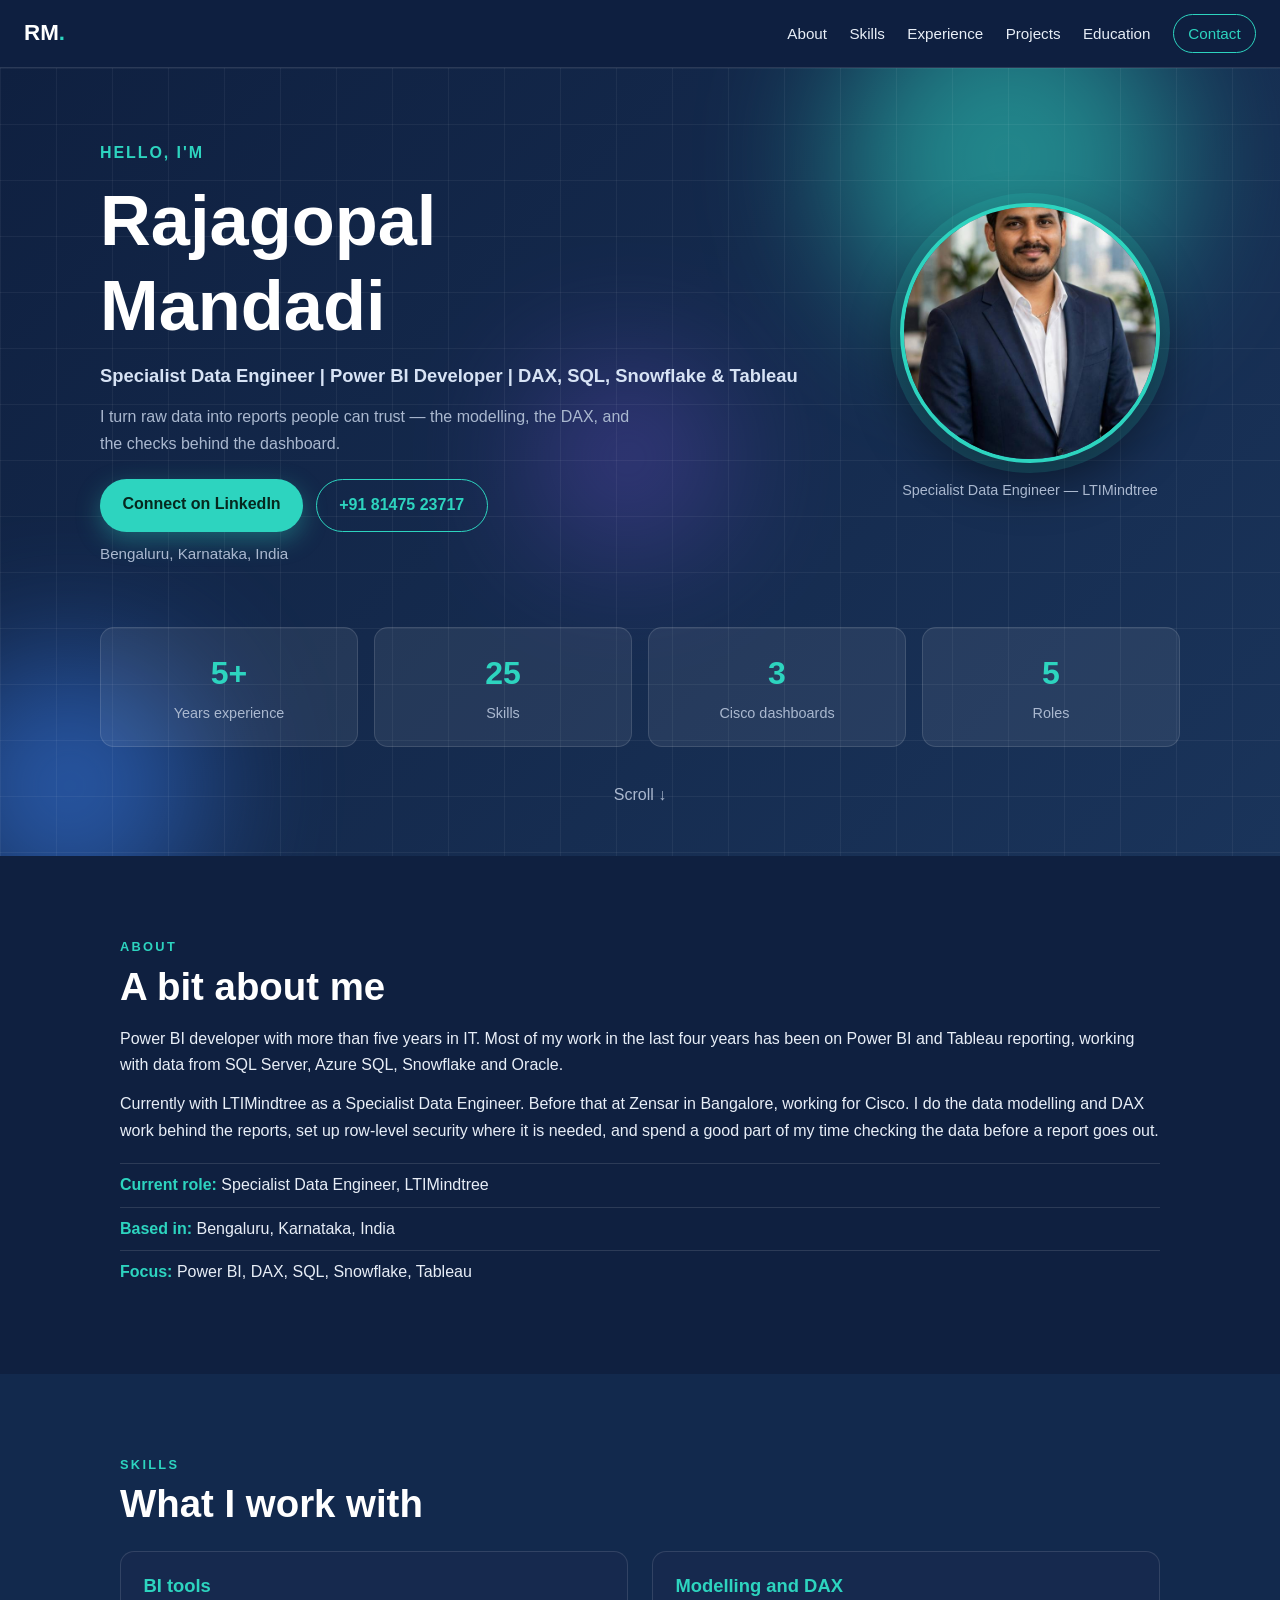
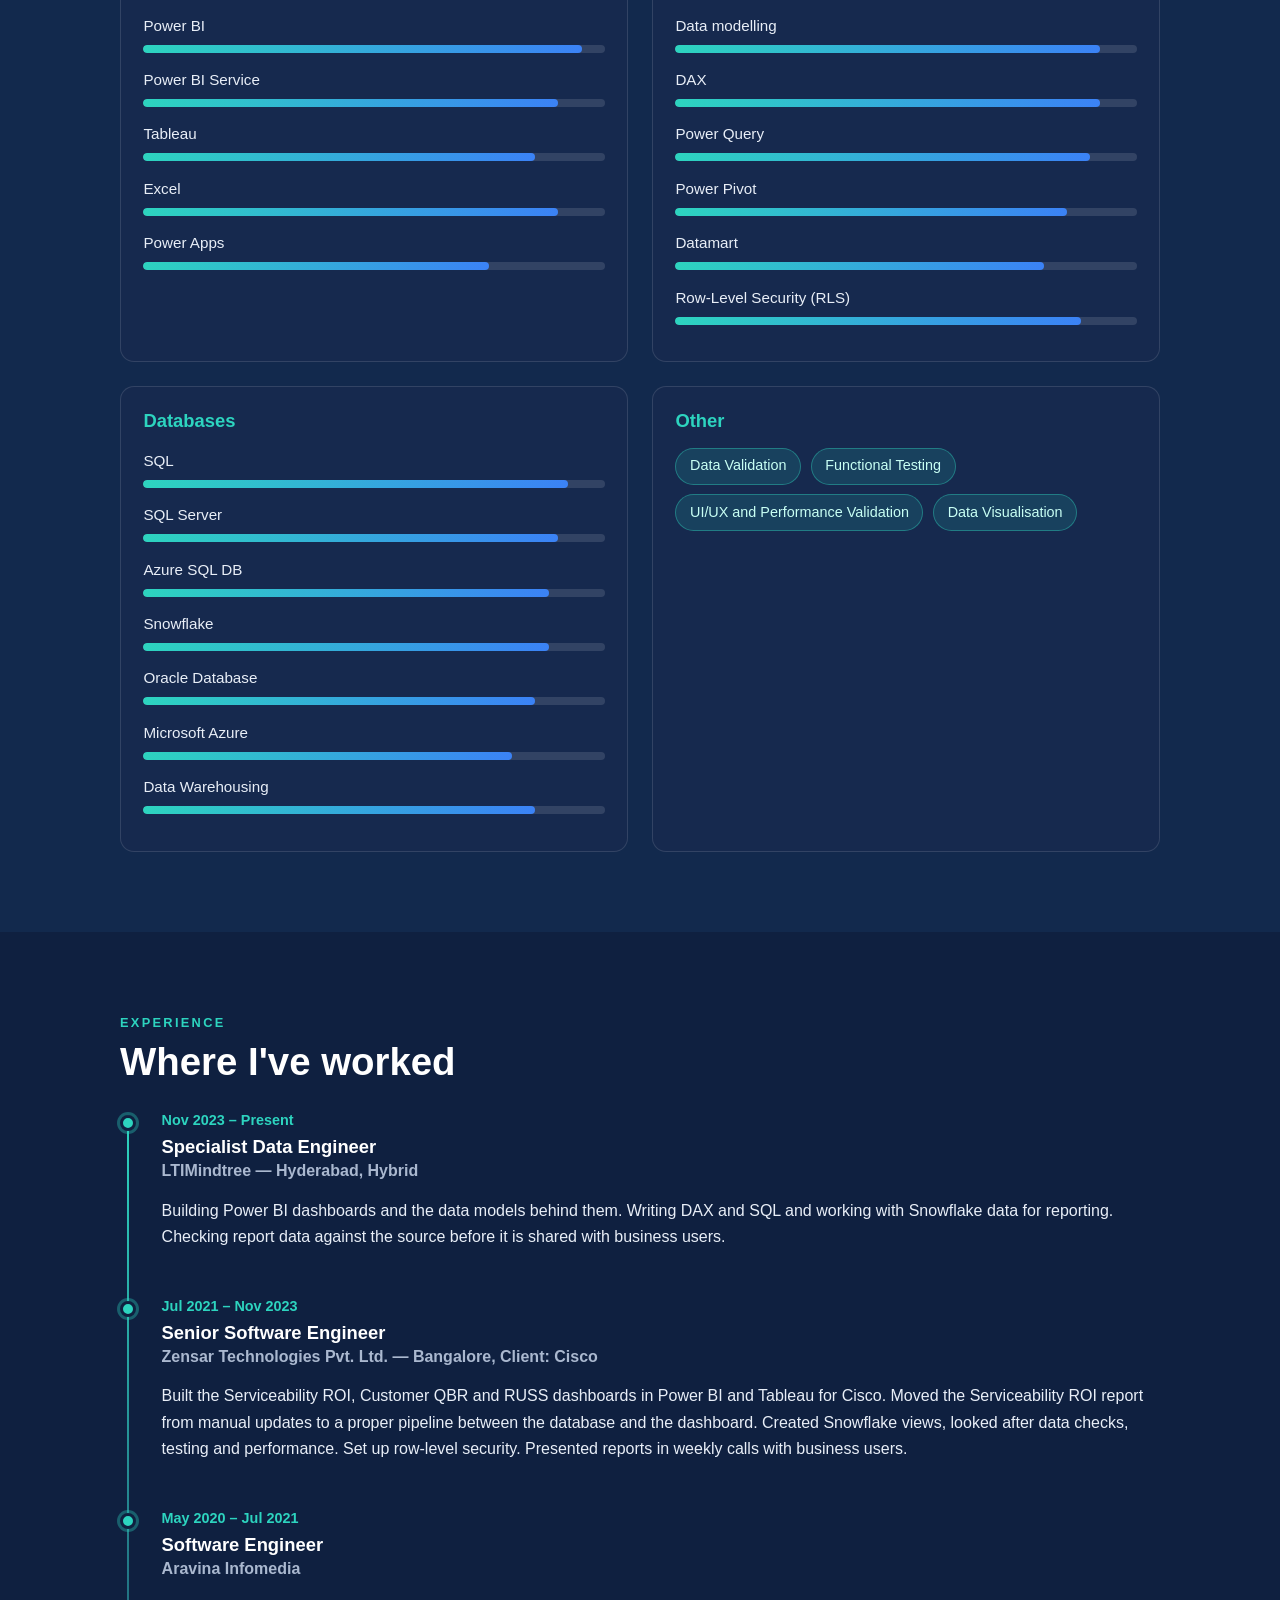
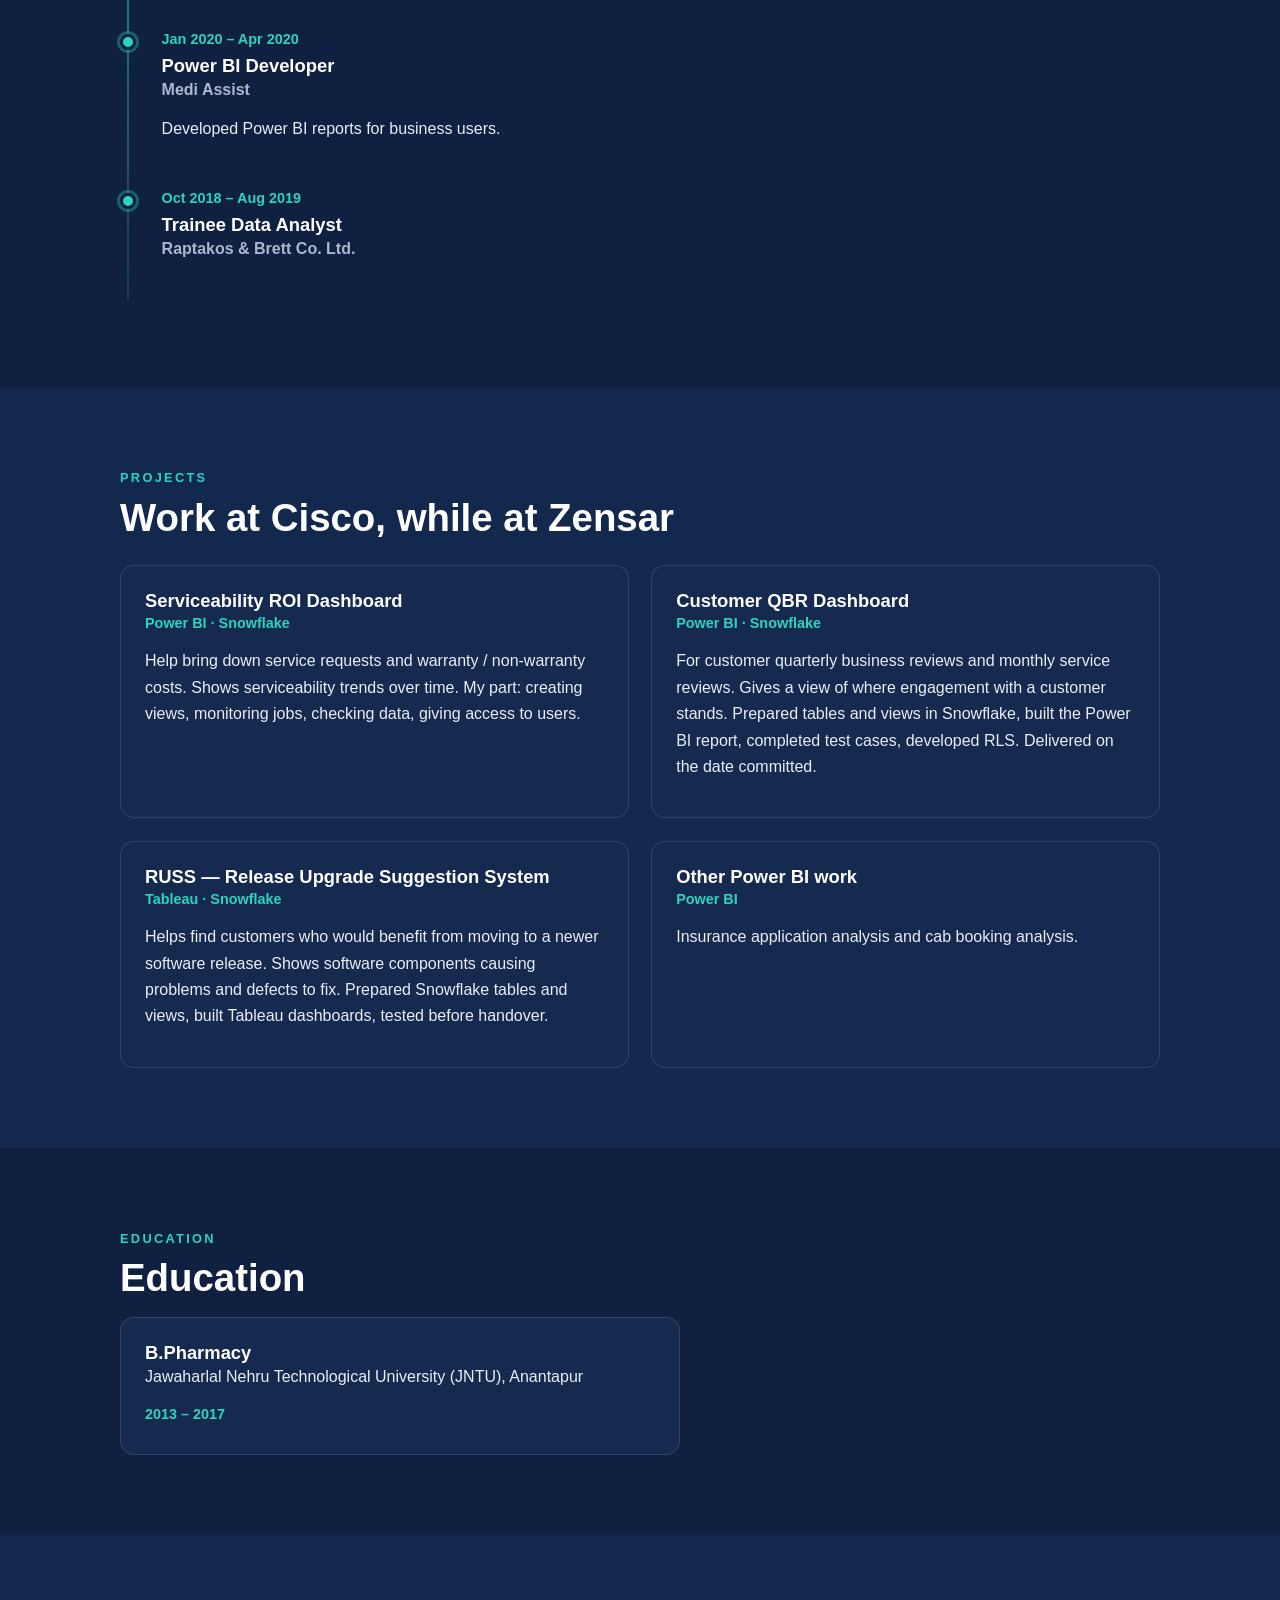
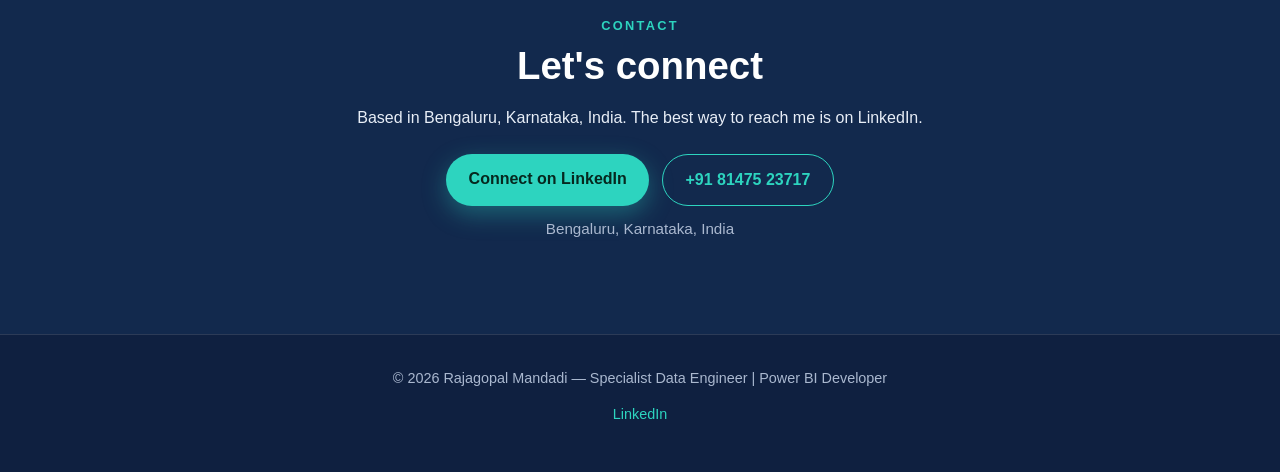
==== index.html @ deccbb5f "Add animated portfolio website for Rajagopal Mandadi" ====
<!DOCTYPE html>
<html lang="en">
<head>
  <meta charset="UTF-8">
  <meta name="viewport" content="width=device-width, initial-scale=1.0">
  <title>Rajagopal Mandadi — Specialist Data Engineer | Power BI Developer</title>
  <meta name="description" content="Portfolio of Rajagopal Mandadi, Specialist Data Engineer and Power BI Developer in Bengaluru, India. Power BI, DAX, SQL, Snowflake and Tableau.">
  <link rel="stylesheet" href="styles.css">
</head>
<body>
  <header class="nav" id="top">
    <a class="logo" href="#top">RM<span>.</span></a>
    <nav class="nav-links" id="navLinks">
      <a href="#about">About</a>
      <a href="#skills">Skills</a>
      <a href="#experience">Experience</a>
      <a href="#projects">Projects</a>
      <a href="#education">Education</a>
      <a href="#contact" class="nav-cta">Contact</a>
    </nav>
    <button class="menu-btn" id="menuBtn" aria-label="Open menu" aria-expanded="false">&#9776;</button>
  </header>

  <!-- Hero -->
  <section class="hero">
    <div class="hero-bg" aria-hidden="true">
      <span class="orb orb-1"></span>
      <span class="orb orb-2"></span>
      <span class="orb orb-3"></span>
      <span class="grid-lines"></span>
    </div>
    <div class="hero-inner">
      <div class="hero-text reveal">
        <p class="eyebrow">Hello, I'm</p>
        <h1>Rajagopal<br>Mandadi</h1>
        <p class="headline">Specialist Data Engineer | Power BI Developer | DAX, SQL, Snowflake &amp; Tableau</p>
        <p class="hero-sub">I turn raw data into reports people can trust — the modelling, the DAX, and the checks behind the dashboard.</p>
        <div class="hero-actions">
          <a class="btn btn-primary" href="https://www.linkedin.com/in/rajagopal-mandadi-b0b1101a1/" target="_blank" rel="noopener">Connect on LinkedIn</a>
          <a class="btn btn-ghost" href="tel:+918147523717">+91 81475 23717</a>
        </div>
        <p class="hero-location">Bengaluru, Karnataka, India</p>
      </div>
      <div class="hero-photo reveal">
        <div class="photo-frame">
          <img src="[data-uri]" alt="Portrait of Rajagopal Mandadi">
        </div>
        <p class="photo-caption">Specialist Data Engineer — LTIMindtree</p>
      </div>
    </div>
    <div class="stats reveal">
      <div class="stat"><span class="stat-num" data-target="5" data-suffix="+">0</span><span class="stat-label">Years experience</span></div>
      <div class="stat"><span class="stat-num" data-target="25" data-suffix="">0</span><span class="stat-label">Skills</span></div>
      <div class="stat"><span class="stat-num" data-target="3" data-suffix="">0</span><span class="stat-label">Cisco dashboards</span></div>
      <div class="stat"><span class="stat-num" data-target="5" data-suffix="">0</span><span class="stat-label">Roles</span></div>
    </div>
    <a class="scroll-hint" href="#about">Scroll &#8595;</a>
  </section>

  <main>
    <!-- About -->
    <section id="about" class="section">
      <div class="container reveal">
        <p class="section-eyebrow">About</p>
        <h2>A bit about me</h2>
        <p>Power BI developer with more than five years in IT. Most of my work in the last four years has been on Power BI and Tableau reporting, working with data from SQL Server, Azure SQL, Snowflake and Oracle.</p>
        <p>Currently with LTIMindtree as a Specialist Data Engineer. Before that at Zensar in Bangalore, working for Cisco. I do the data modelling and DAX work behind the reports, set up row-level security where it is needed, and spend a good part of my time checking the data before a report goes out.</p>
        <ul class="about-points">
          <li><strong>Current role:</strong> Specialist Data Engineer, LTIMindtree</li>
          <li><strong>Based in:</strong> Bengaluru, Karnataka, India</li>
          <li><strong>Focus:</strong> Power BI, DAX, SQL, Snowflake, Tableau</li>
        </ul>
      </div>
    </section>

    <!-- Skills -->
    <section id="skills" class="section section-alt">
      <div class="container reveal">
        <p class="section-eyebrow">Skills</p>
        <h2>What I work with</h2>
        <div class="skills-grid">
          <div class="skill-group">
            <h3>BI tools</h3>
            <div class="skill" data-level="95"><span>Power BI</span><div class="bar"><i style="--w:95%"></i></div></div>
            <div class="skill" data-level="90"><span>Power BI Service</span><div class="bar"><i style="--w:90%"></i></div></div>
            <div class="skill" data-level="85"><span>Tableau</span><div class="bar"><i style="--w:85%"></i></div></div>
            <div class="skill" data-level="90"><span>Excel</span><div class="bar"><i style="--w:90%"></i></div></div>
            <div class="skill" data-level="75"><span>Power Apps</span><div class="bar"><i style="--w:75%"></i></div></div>
          </div>
          <div class="skill-group">
            <h3>Modelling and DAX</h3>
            <div class="skill" data-level="92"><span>Data modelling</span><div class="bar"><i style="--w:92%"></i></div></div>
            <div class="skill" data-level="92"><span>DAX</span><div class="bar"><i style="--w:92%"></i></div></div>
            <div class="skill" data-level="90"><span>Power Query</span><div class="bar"><i style="--w:90%"></i></div></div>
            <div class="skill" data-level="85"><span>Power Pivot</span><div class="bar"><i style="--w:85%"></i></div></div>
            <div class="skill" data-level="80"><span>Datamart</span><div class="bar"><i style="--w:80%"></i></div></div>
            <div class="skill" data-level="88"><span>Row-Level Security (RLS)</span><div class="bar"><i style="--w:88%"></i></div></div>
          </div>
          <div class="skill-group">
            <h3>Databases</h3>
            <div class="skill" data-level="92"><span>SQL</span><div class="bar"><i style="--w:92%"></i></div></div>
            <div class="skill" data-level="90"><span>SQL Server</span><div class="bar"><i style="--w:90%"></i></div></div>
            <div class="skill" data-level="88"><span>Azure SQL DB</span><div class="bar"><i style="--w:88%"></i></div></div>
            <div class="skill" data-level="88"><span>Snowflake</span><div class="bar"><i style="--w:88%"></i></div></div>
            <div class="skill" data-level="85"><span>Oracle Database</span><div class="bar"><i style="--w:85%"></i></div></div>
            <div class="skill" data-level="80"><span>Microsoft Azure</span><div class="bar"><i style="--w:80%"></i></div></div>
            <div class="skill" data-level="85"><span>Data Warehousing</span><div class="bar"><i style="--w:85%"></i></div></div>
          </div>
          <div class="skill-group">
            <h3>Other</h3>
            <ul class="tag-list">
              <li>Data Validation</li>
              <li>Functional Testing</li>
              <li>UI/UX and Performance Validation</li>
              <li>Data Visualisation</li>
            </ul>
          </div>
        </div>
      </div>
    </section>

    <!-- Experience -->
    <section id="experience" class="section">
      <div class="container reveal">
        <p class="section-eyebrow">Experience</p>
        <h2>Where I've worked</h2>
        <ol class="timeline">
          <li class="timeline-item">
            <span class="timeline-dot"></span>
            <p class="timeline-date">Nov 2023 – Present</p>
            <h3>Specialist Data Engineer</h3>
            <p class="timeline-org">LTIMindtree — Hyderabad, Hybrid</p>
            <p>Building Power BI dashboards and the data models behind them. Writing DAX and SQL and working with Snowflake data for reporting. Checking report data against the source before it is shared with business users.</p>
          </li>
          <li class="timeline-item">
            <span class="timeline-dot"></span>
            <p class="timeline-date">Jul 2021 – Nov 2023</p>
            <h3>Senior Software Engineer</h3>
            <p class="timeline-org">Zensar Technologies Pvt. Ltd. — Bangalore, Client: Cisco</p>
            <p>Built the Serviceability ROI, Customer QBR and RUSS dashboards in Power BI and Tableau for Cisco. Moved the Serviceability ROI report from manual updates to a proper pipeline between the database and the dashboard. Created Snowflake views, looked after data checks, testing and performance. Set up row-level security. Presented reports in weekly calls with business users.</p>
          </li>
          <li class="timeline-item">
            <span class="timeline-dot"></span>
            <p class="timeline-date">May 2020 – Jul 2021</p>
            <h3>Software Engineer</h3>
            <p class="timeline-org">Aravina Infomedia</p>
          </li>
          <li class="timeline-item">
            <span class="timeline-dot"></span>
            <p class="timeline-date">Jan 2020 – Apr 2020</p>
            <h3>Power BI Developer</h3>
            <p class="timeline-org">Medi Assist</p>
            <p>Developed Power BI reports for business users.</p>
          </li>
          <li class="timeline-item">
            <span class="timeline-dot"></span>
            <p class="timeline-date">Oct 2018 – Aug 2019</p>
            <h3>Trainee Data Analyst</h3>
            <p class="timeline-org">Raptakos &amp; Brett Co. Ltd.</p>
          </li>
        </ol>
      </div>
    </section>

    <!-- Projects -->
    <section id="projects" class="section section-alt">
      <div class="container reveal">
        <p class="section-eyebrow">Projects</p>
        <h2>Work at Cisco, while at Zensar</h2>
        <div class="cards">
          <article class="card">
            <h3>Serviceability ROI Dashboard</h3>
            <p class="card-tools">Power BI · Snowflake</p>
            <p>Help bring down service requests and warranty / non-warranty costs. Shows serviceability trends over time. My part: creating views, monitoring jobs, checking data, giving access to users.</p>
          </article>
          <article class="card">
            <h3>Customer QBR Dashboard</h3>
            <p class="card-tools">Power BI · Snowflake</p>
            <p>For customer quarterly business reviews and monthly service reviews. Gives a view of where engagement with a customer stands. Prepared tables and views in Snowflake, built the Power BI report, completed test cases, developed RLS. Delivered on the date committed.</p>
          </article>
          <article class="card">
            <h3>RUSS — Release Upgrade Suggestion System</h3>
            <p class="card-tools">Tableau · Snowflake</p>
            <p>Helps find customers who would benefit from moving to a newer software release. Shows software components causing problems and defects to fix. Prepared Snowflake tables and views, built Tableau dashboards, tested before handover.</p>
          </article>
          <article class="card">
            <h3>Other Power BI work</h3>
            <p class="card-tools">Power BI</p>
            <p>Insurance application analysis and cab booking analysis.</p>
          </article>
        </div>
      </div>
    </section>

    <!-- Education -->
    <section id="education" class="section">
      <div class="container reveal">
        <p class="section-eyebrow">Education</p>
        <h2>Education</h2>
        <div class="edu-card">
          <h3>B.Pharmacy</h3>
          <p>Jawaharlal Nehru Technological University (JNTU), Anantapur</p>
          <p class="timeline-date">2013 – 2017</p>
        </div>
      </div>
    </section>

    <!-- Contact -->
    <section id="contact" class="section section-alt">
      <div class="container reveal contact-box">
        <p class="section-eyebrow">Contact</p>
        <h2>Let's connect</h2>
        <p>Based in Bengaluru, Karnataka, India. The best way to reach me is on LinkedIn.</p>
        <div class="hero-actions">
          <a class="btn btn-primary" href="https://www.linkedin.com/in/rajagopal-mandadi-b0b1101a1/" target="_blank" rel="noopener">Connect on LinkedIn</a>
          <a class="btn btn-ghost" href="tel:+918147523717">+91 81475 23717</a>
        </div>
        <p class="hero-location">Bengaluru, Karnataka, India</p>
      </div>
    </section>
  </main>

  <footer>
    <p>&copy; <span id="year">2026</span> Rajagopal Mandadi — Specialist Data Engineer | Power BI Developer</p>
    <p><a href="https://www.linkedin.com/in/rajagopal-mandadi-b0b1101a1/" target="_blank" rel="noopener">LinkedIn</a></p>
  </footer>

  <script src="script.js"></script>
</body>
</html>
---- styles.css ----
/* Rajagopal Mandadi — portfolio
   Dark navy (#0f2040 / #1B365D) + teal accent. System fonts, no external images. */

:root {
  --navy: #0f2040;
  --navy-2: #1b365d;
  --navy-3: #12294d;
  --teal: #2dd4bf;
  --teal-dark: #14b8a6;
  --text: #e8eef7;
  --muted: #aab8cf;
  --card: #16294e;
  --line: rgba(255, 255, 255, .12);
  --radius: 14px;
}

* { box-sizing: border-box; margin: 0; padding: 0; }

html { scroll-behavior: smooth; }

body {
  font-family: -apple-system, BlinkMacSystemFont, "Segoe UI", Roboto, Helvetica, Arial, sans-serif;
  background: var(--navy);
  color: var(--text);
  line-height: 1.65;
  overflow-x: hidden;
}

a { color: var(--teal); text-decoration: none; }
a:hover { text-decoration: underline; }
h1, h2, h3 { line-height: 1.2; color: #fff; }
h2 { font-size: clamp(1.7rem, 4vw, 2.4rem); margin-bottom: 1rem; }
h3 { font-size: 1.15rem; }
p { margin-bottom: .8rem; }

.container { max-width: 1080px; margin: 0 auto; padding: 0 1.25rem; }
.section { padding: 5rem 0; }
.section-alt { background: var(--navy-3); }
.section-eyebrow {
  color: var(--teal); text-transform: uppercase; letter-spacing: .18em;
  font-size: .8rem; font-weight: 700; margin-bottom: .4rem;
}

/* Nav */
.nav {
  position: sticky; top: 0; z-index: 50;
  display: flex; align-items: center; justify-content: space-between;
  padding: .9rem 1.5rem;
  background: rgba(15, 32, 64, .92);
  backdrop-filter: blur(8px);
  border-bottom: 1px solid var(--line);
}
.logo { font-size: 1.4rem; font-weight: 800; color: #fff; }
.logo span { color: var(--teal); }
.logo:hover { text-decoration: none; }
.nav-links { display: flex; gap: 1.4rem; align-items: center; }
.nav-links a { color: var(--text); font-size: .95rem; }
.nav-links a.active { color: var(--teal); }
.nav-cta {
  border: 1px solid var(--teal); border-radius: 999px; padding: .35rem .9rem;
  color: var(--teal) !important;
}
.menu-btn {
  display: none; background: none; border: 1px solid var(--line);
  color: #fff; font-size: 1.3rem; border-radius: 8px; padding: .2rem .6rem; cursor: pointer;
}

/* Hero */
.hero {
  position: relative; overflow: hidden;
  padding: 4.5rem 1.25rem 3rem;
  background: linear-gradient(135deg, #0f2040 0%, #1b365d 55%, #0e2a3a 100%);
  background-size: 200% 200%;
  animation: gradientShift 14s ease-in-out infinite alternate;
}
@keyframes gradientShift {
  from { background-position: 0% 0%; }
  to { background-position: 100% 100%; }
}
.hero-bg { position: absolute; inset: 0; pointer-events: none; }
.orb { position: absolute; border-radius: 50%; filter: blur(70px); opacity: .55; animation: float 9s ease-in-out infinite; }
.orb-1 { width: 340px; height: 340px; background: #2dd4bf; top: -80px; right: 8%; }
.orb-2 { width: 260px; height: 260px; background: #3b82f6; bottom: -60px; left: -60px; animation-delay: -3s; }
.orb-3 { width: 180px; height: 180px; background: #8b5cf6; top: 38%; left: 42%; animation-delay: -6s; opacity: .35; }
@keyframes float {
  0%, 100% { transform: translateY(0) translateX(0); }
  50% { transform: translateY(-28px) translateX(18px); }
}
.grid-lines {
  position: absolute; inset: 0;
  background-image: linear-gradient(rgba(255,255,255,.05) 1px, transparent 1px),
    linear-gradient(90deg, rgba(255,255,255,.05) 1px, transparent 1px);
  background-size: 56px 56px;
}
.hero-inner {
  position: relative; max-width: 1080px; margin: 0 auto;
  display: flex; gap: 3rem; align-items: center; flex-wrap: wrap;
}
.hero-text { flex: 1 1 420px; }
.eyebrow { color: var(--teal); font-weight: 700; letter-spacing: .12em; text-transform: uppercase; }
.hero h1 { font-size: clamp(2.6rem, 7vw, 4.4rem); margin: .3rem 0 .8rem; }
.headline { font-size: 1.15rem; color: #d7e3f5; font-weight: 600; }
.hero-sub { color: var(--muted); max-width: 34rem; }
.hero-actions { display: flex; gap: .8rem; flex-wrap: wrap; margin: 1.4rem 0 .6rem; }
.btn {
  display: inline-block; padding: .75rem 1.4rem; border-radius: 999px;
  font-weight: 700; transition: transform .2s ease, box-shadow .2s ease;
}
.btn:hover { text-decoration: none; transform: translateY(-2px); }
.btn-primary { background: var(--teal); color: #06281f; box-shadow: 0 8px 24px rgba(45, 212, 191, .35); }
.btn-ghost { border: 1px solid var(--teal); color: var(--teal); }
.hero-location { color: var(--muted); font-size: .95rem; }
.hero-photo { flex: 0 1 300px; text-align: center; }
.photo-frame {
  width: 260px; height: 260px; margin: 0 auto; border-radius: 50%;
  overflow: hidden; border: 4px solid var(--teal);
  box-shadow: 0 0 0 10px rgba(45, 212, 191, .15), 0 20px 50px rgba(0, 0, 0, .45);
  animation: photoBob 6s ease-in-out infinite;
}
@keyframes photoBob { 0%, 100% { transform: translateY(0); } 50% { transform: translateY(-10px); } }
.photo-frame img { width: 100%; height: 100%; object-fit: cover; display: block; background: var(--navy-2); }
.photo-caption { margin-top: 1rem; color: var(--muted); font-size: .9rem; }

.stats {
  position: relative; max-width: 1080px; margin: 3rem auto 0;
  display: grid; grid-template-columns: repeat(4, 1fr); gap: 1rem;
}
.stat {
  background: rgba(255, 255, 255, .07); border: 1px solid var(--line);
  border-radius: var(--radius); padding: 1.2rem 1rem; text-align: center;
  transition: transform .25s ease;
}
.stat:hover { transform: translateY(-4px); }
.stat-num { display: block; font-size: 2rem; font-weight: 800; color: var(--teal); }
.stat-label { color: var(--muted); font-size: .9rem; }
.scroll-hint { display: block; text-align: center; margin-top: 2.2rem; color: var(--muted); animation: bounce 2s infinite; }
@keyframes bounce { 0%, 100% { transform: translateY(0); } 50% { transform: translateY(6px); } }

/* Reveal on scroll */
.reveal { opacity: 0; transform: translateY(28px); transition: opacity .7s ease, transform .7s ease; }
.reveal.visible { opacity: 1; transform: translateY(0); }

/* About */
.about-points { list-style: none; margin-top: 1.2rem; }
.about-points li { padding: .5rem 0; border-top: 1px solid var(--line); }
.about-points li strong { color: var(--teal); }

/* Skills */
.skills-grid { display: grid; grid-template-columns: repeat(2, 1fr); gap: 1.5rem; margin-top: 1.5rem; }
.skill-group {
  background: var(--card); border: 1px solid var(--line);
  border-radius: var(--radius); padding: 1.4rem;
}
.skill-group h3 { margin-bottom: 1rem; color: var(--teal); }
.skill { margin-bottom: .9rem; }
.skill span { font-size: .95rem; }
.bar { height: 8px; background: rgba(255, 255, 255, .12); border-radius: 999px; margin-top: .35rem; overflow: hidden; }
.bar i {
  display: block; height: 100%; width: 0;
  background: linear-gradient(90deg, var(--teal), #3b82f6);
  border-radius: 999px; transition: width 1.2s ease;
}
.skill-group.in-view .bar i { width: var(--w); }
.tag-list { list-style: none; display: flex; flex-wrap: wrap; gap: .6rem; }
.tag-list li {
  background: rgba(45, 212, 191, .14); border: 1px solid rgba(45, 212, 191, .4);
  color: #c8fff4; border-radius: 999px; padding: .35rem .85rem; font-size: .9rem;
}

/* Timeline */
.timeline { list-style: none; margin-top: 1.5rem; position: relative; padding-left: 1.8rem; }
.timeline::before {
  content: ""; position: absolute; left: 7px; top: 6px; bottom: 6px;
  width: 2px; background: linear-gradient(var(--teal), var(--navy-2));
}
.timeline-item { position: relative; padding: 0 0 2rem .8rem; }
.timeline-dot {
  position: absolute; left: -1.8rem; top: 6px; width: 16px; height: 16px;
  border-radius: 50%; background: var(--teal); border: 3px solid var(--navy);
  box-shadow: 0 0 0 3px rgba(45, 212, 191, .35);
}
.timeline-date { color: var(--teal); font-weight: 700; font-size: .9rem; margin-bottom: .2rem; }
.timeline-org { color: var(--muted); font-weight: 600; }

/* Project cards */
.cards { display: grid; grid-template-columns: repeat(2, 1fr); gap: 1.4rem; margin-top: 1.5rem; }
.card {
  background: var(--card); border: 1px solid var(--line); border-radius: var(--radius);
  padding: 1.5rem; transition: transform .25s ease, box-shadow .25s ease, border-color .25s ease;
}
.card:hover {
  transform: translateY(-6px);
  box-shadow: 0 18px 40px rgba(0, 0, 0, .4);
  border-color: rgba(45, 212, 191, .55);
}
.card-tools { color: var(--teal); font-weight: 700; font-size: .9rem; }

/* Education / contact */
.edu-card {
  background: var(--card); border: 1px solid var(--line);
  border-radius: var(--radius); padding: 1.5rem; max-width: 560px; margin-top: 1rem;
}
.contact-box { text-align: center; }
.contact-box .hero-actions { justify-content: center; }

footer {
  text-align: center; padding: 2rem 1rem; color: var(--muted);
  border-top: 1px solid var(--line); font-size: .9rem;
}

/* Mobile */
@media (max-width: 760px) {
  .menu-btn { display: block; }
  .nav-links {
    display: none; position: absolute; top: 100%; left: 0; right: 0;
    flex-direction: column; align-items: flex-start; gap: 0;
    background: var(--navy-2); padding: .5rem 1.5rem 1rem;
    border-bottom: 1px solid var(--line);
  }
  .nav-links.open { display: flex; }
  .nav-links a { padding: .6rem 0; width: 100%; }
  .skills-grid, .cards { grid-template-columns: 1fr; }
  .stats { grid-template-columns: repeat(2, 1fr); }
  .hero { padding-top: 3rem; }
  .hero-inner { gap: 2rem; }
  .photo-frame { width: 210px; height: 210px; }
  .section { padding: 3.5rem 0; }
}
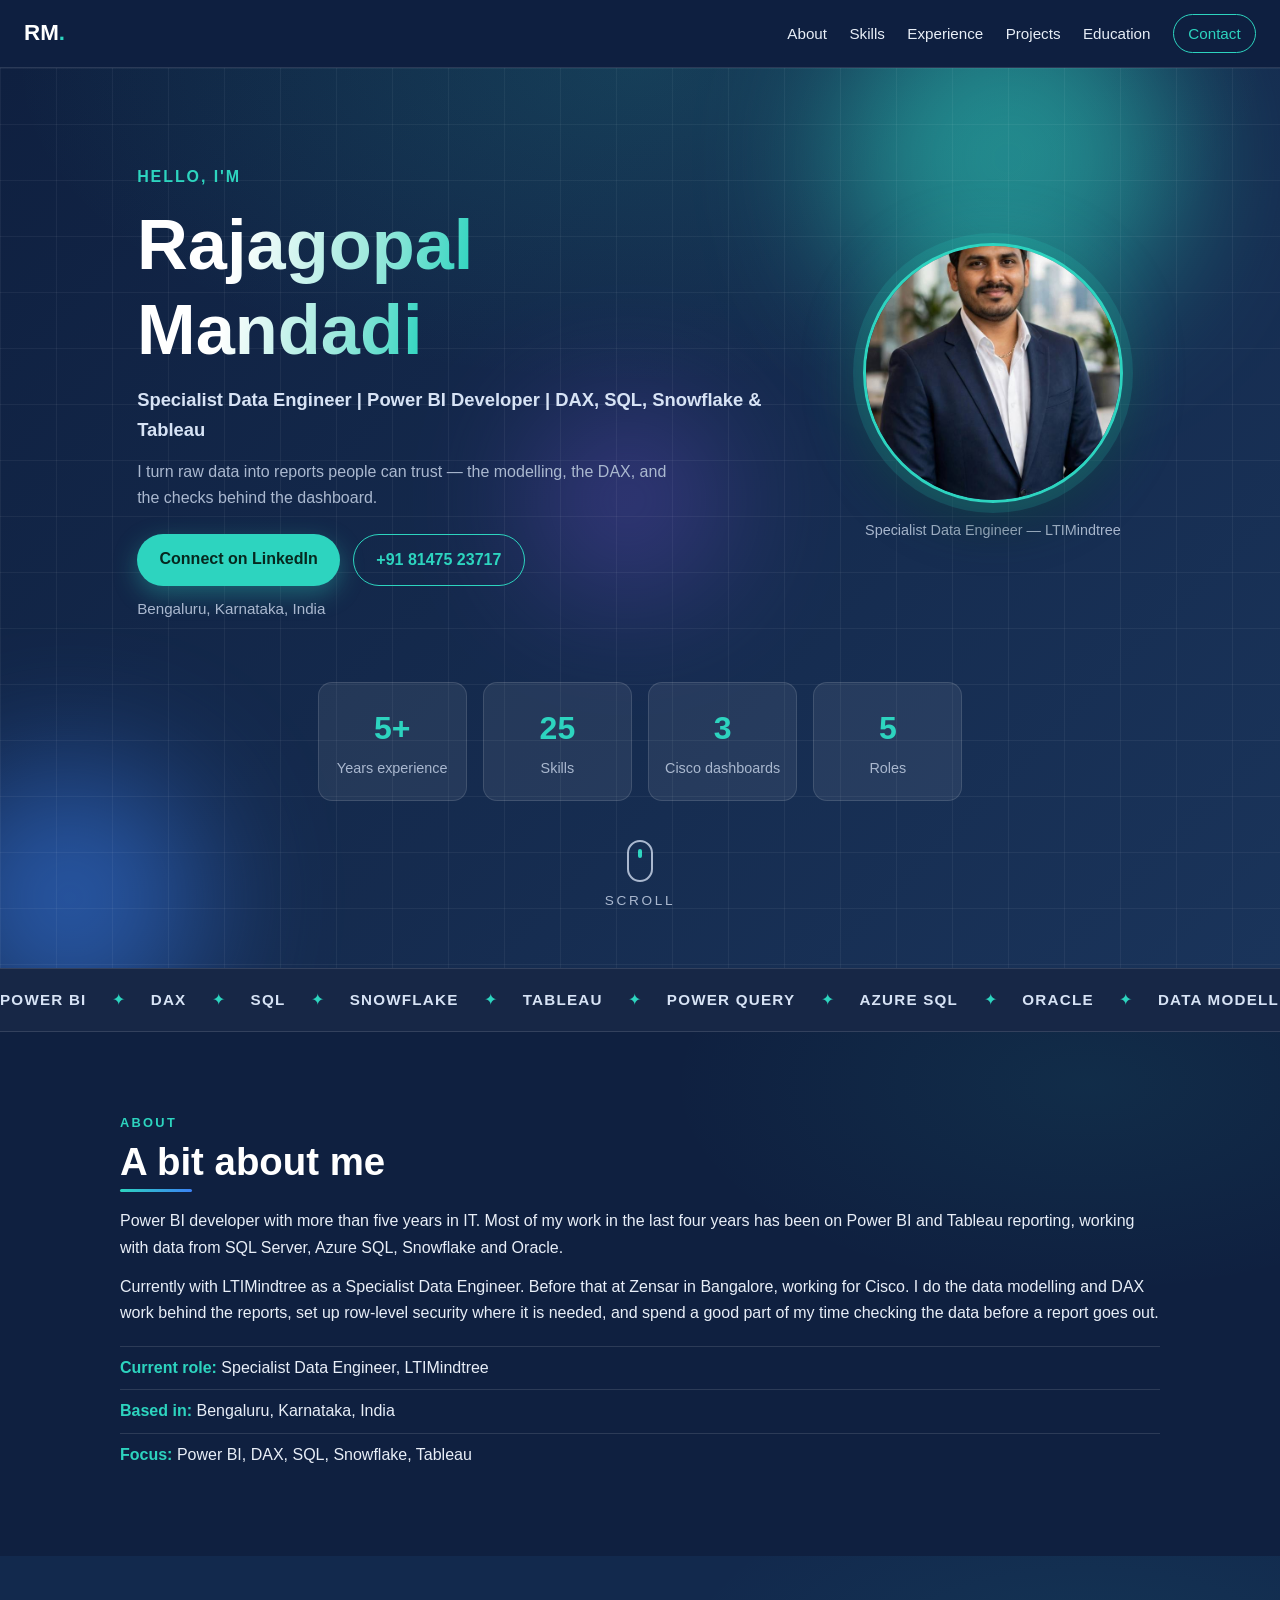
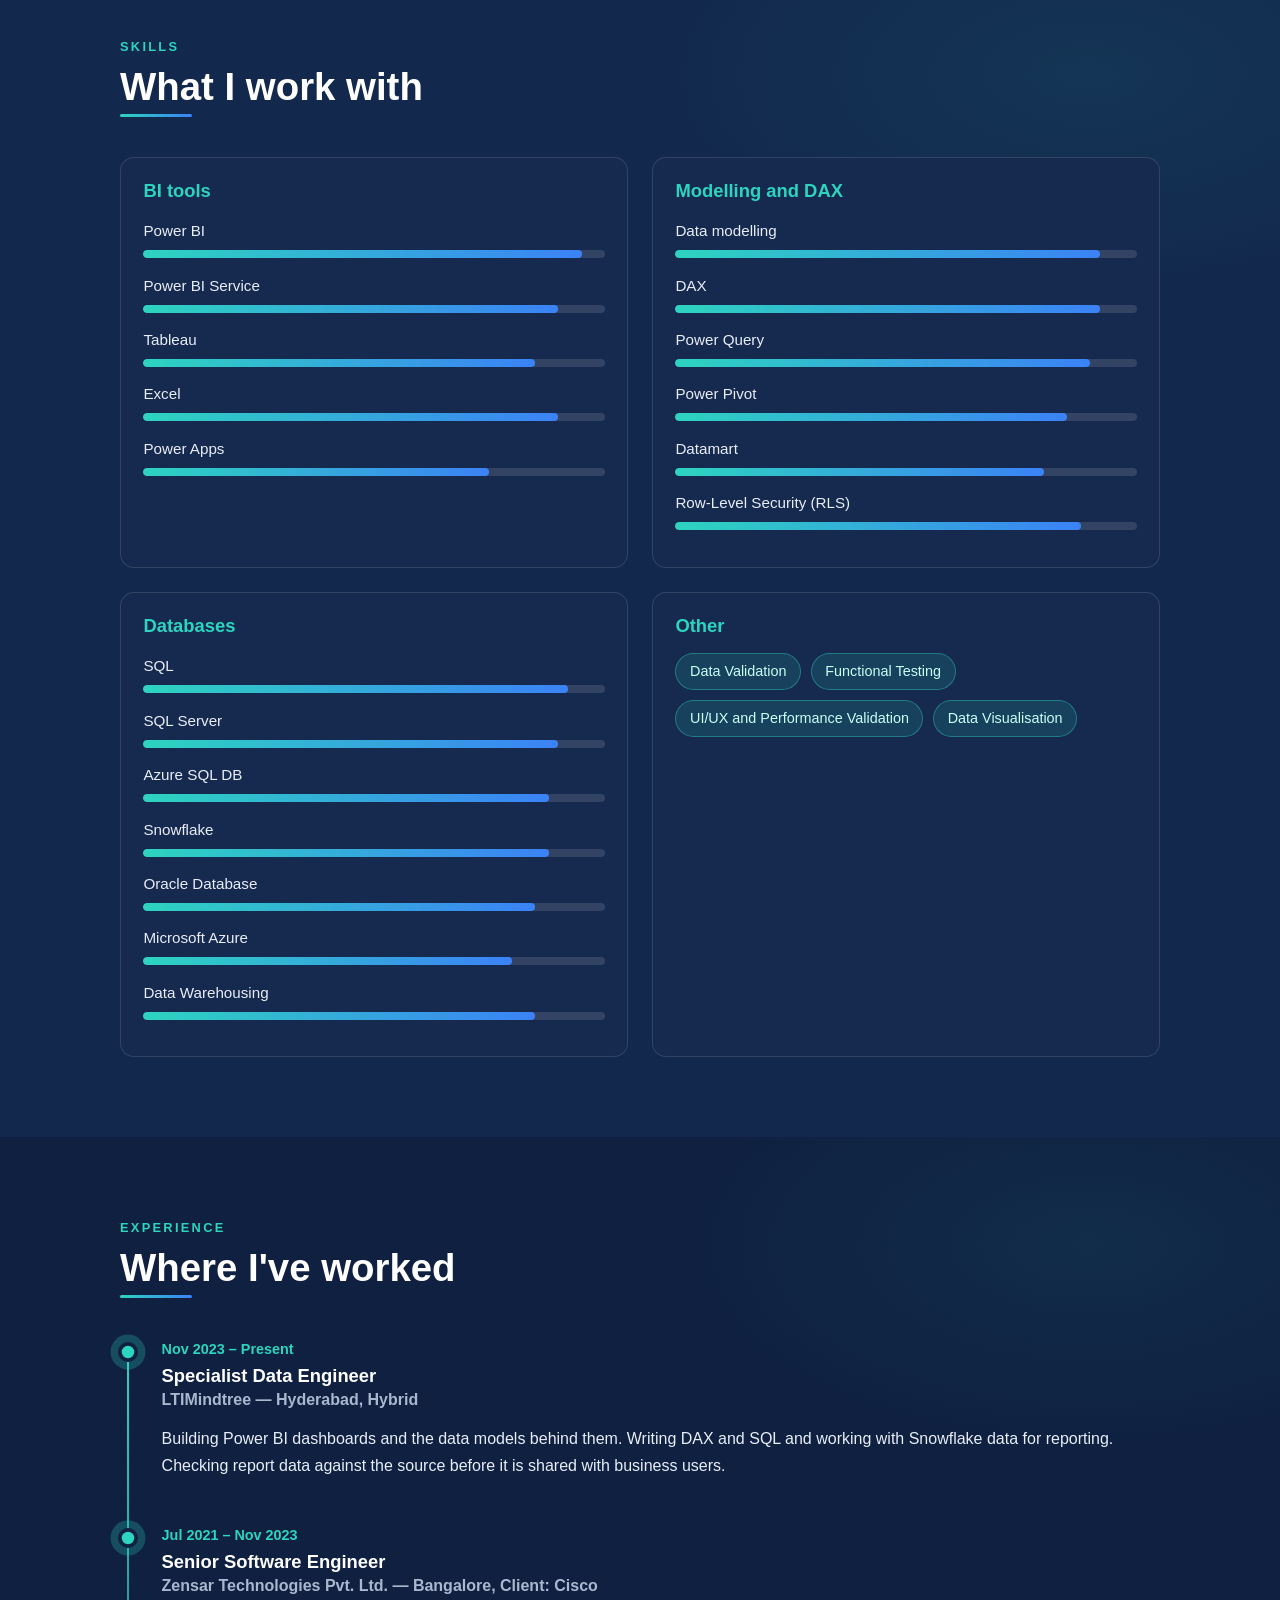
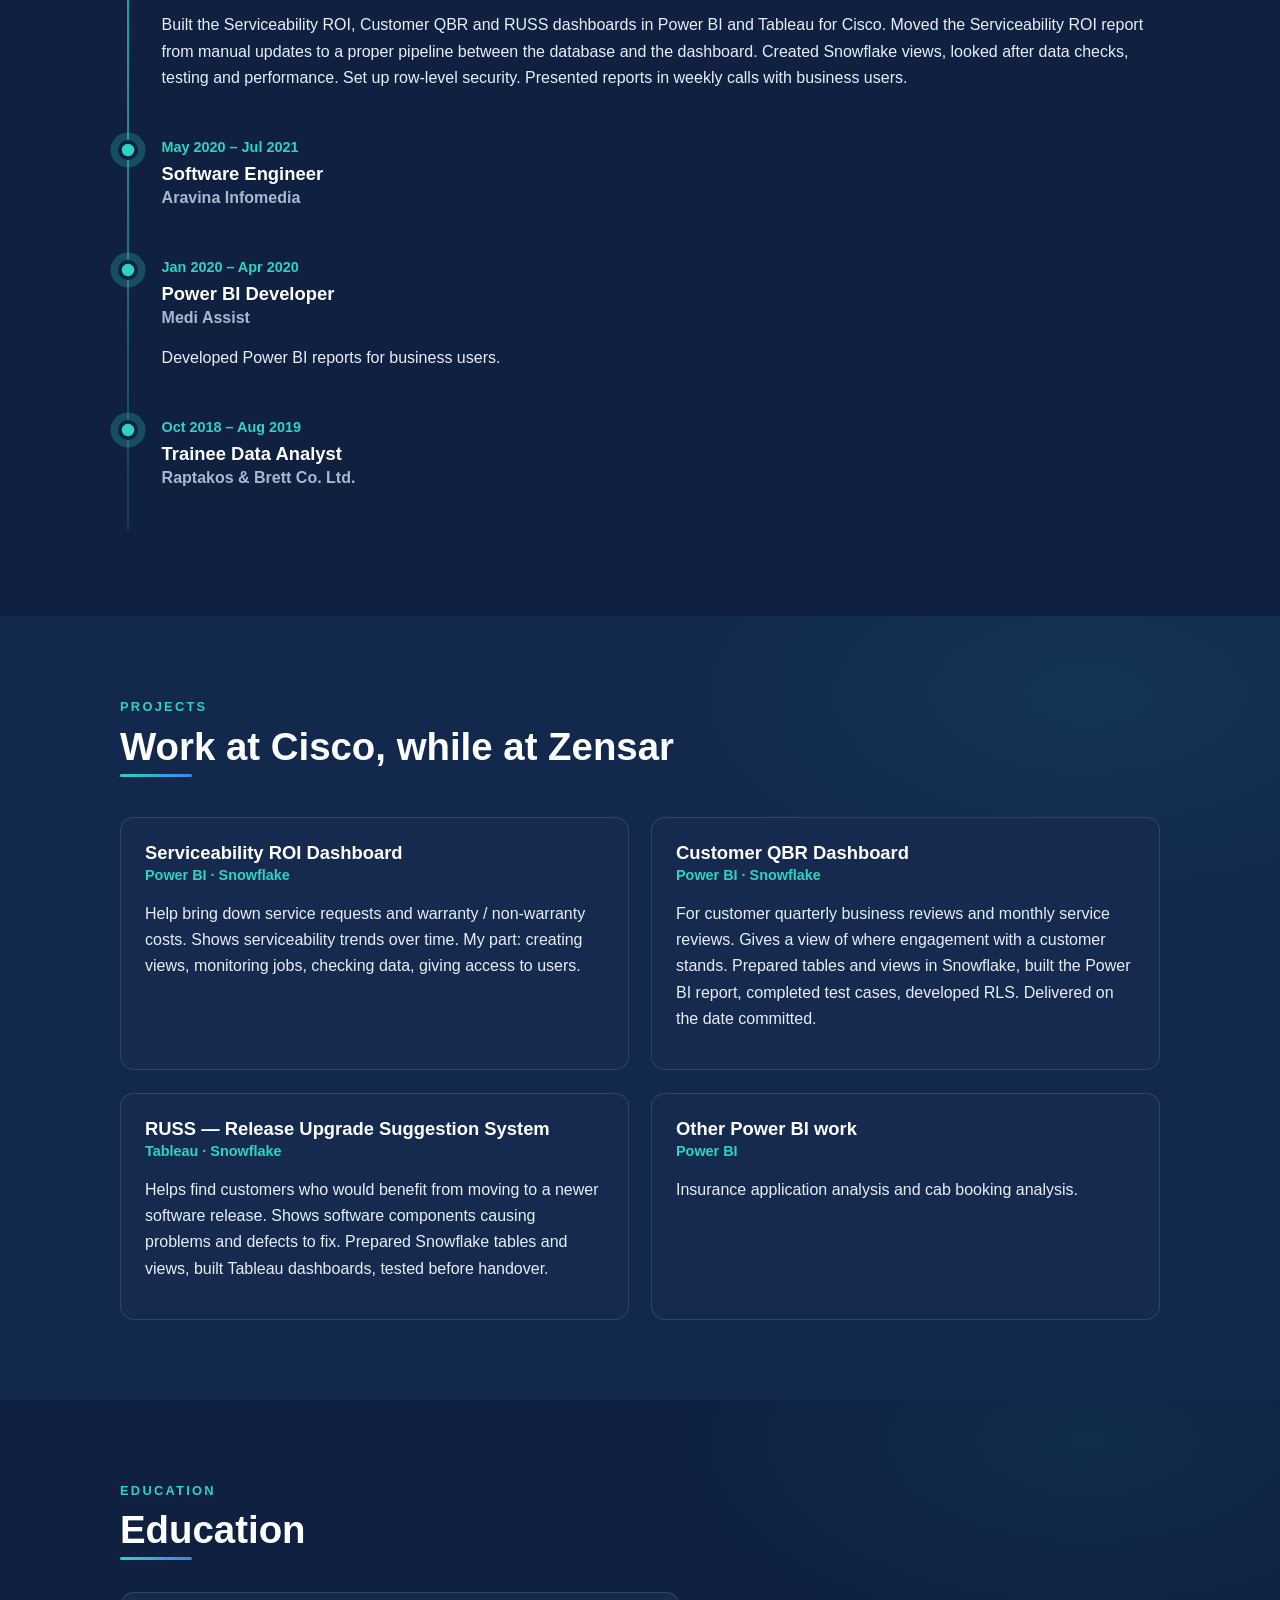
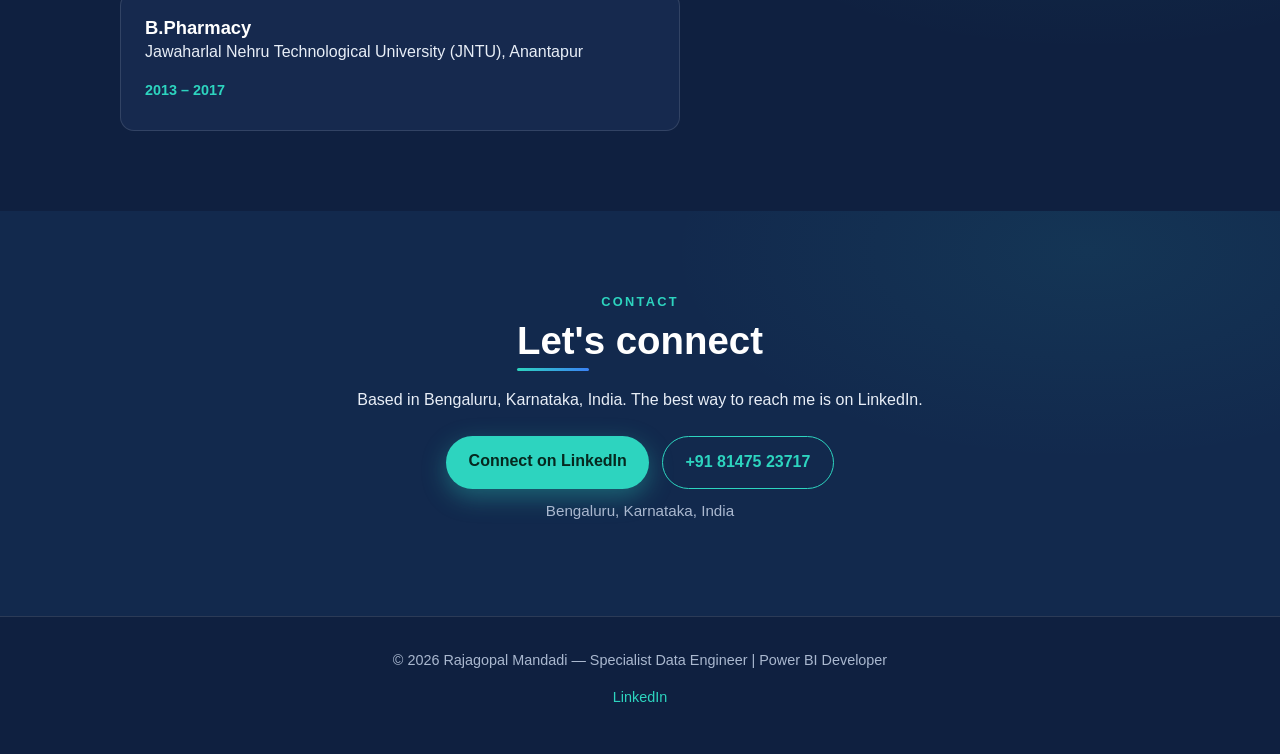
==== commit e6a2ff55: "Upgrade portfolio to cinematic scroll animations" ====
--- a/index.html
+++ b/index.html
@@ -8,6 +8,7 @@
   <link rel="stylesheet" href="styles.css">
 </head>
 <body>
+  <div class="scroll-progress" id="scrollProgress" aria-hidden="true"></div>
   <header class="nav" id="top">
     <a class="logo" href="#top">RM<span>.</span></a>
     <nav class="nav-links" id="navLinks">
@@ -22,7 +23,7 @@
   </header>
 
   <!-- Hero -->
-  <section class="hero">
+  <section class="hero" id="hero">
     <div class="hero-bg" aria-hidden="true">
       <span class="orb orb-1"></span>
       <span class="orb orb-2"></span>
@@ -32,7 +33,7 @@
     <div class="hero-inner">
       <div class="hero-text reveal">
         <p class="eyebrow">Hello, I'm</p>
-        <h1>Rajagopal<br>Mandadi</h1>
+        <h1 aria-label="Rajagopal Mandadi"><span class="word" style="--d:.05s">Rajagopal</span><br><span class="word" style="--d:.25s">Mandadi</span></h1>
         <p class="headline">Specialist Data Engineer | Power BI Developer | DAX, SQL, Snowflake &amp; Tableau</p>
         <p class="hero-sub">I turn raw data into reports people can trust — the modelling, the DAX, and the checks behind the dashboard.</p>
         <div class="hero-actions">
@@ -42,27 +43,30 @@
         <p class="hero-location">Bengaluru, Karnataka, India</p>
       </div>
       <div class="hero-photo reveal">
-        <div class="photo-frame">
+        <div class="photo-frame tilt" id="heroPhoto" data-tilt>
           <img src="[data-uri]" alt="Portrait of Rajagopal Mandadi">
         </div>
         <p class="photo-caption">Specialist Data Engineer — LTIMindtree</p>
       </div>
     </div>
-    <div class="stats reveal">
+    <div class="stats reveal reveal-stagger">
       <div class="stat"><span class="stat-num" data-target="5" data-suffix="+">0</span><span class="stat-label">Years experience</span></div>
       <div class="stat"><span class="stat-num" data-target="25" data-suffix="">0</span><span class="stat-label">Skills</span></div>
       <div class="stat"><span class="stat-num" data-target="3" data-suffix="">0</span><span class="stat-label">Cisco dashboards</span></div>
       <div class="stat"><span class="stat-num" data-target="5" data-suffix="">0</span><span class="stat-label">Roles</span></div>
     </div>
-    <a class="scroll-hint" href="#about">Scroll &#8595;</a>
+    <a class="scroll-hint" href="#about" aria-label="Scroll to About"><span class="mouse"><span class="wheel"></span></span><span>Scroll</span></a>
   </section>
 
   <main>
+  <!-- Skill marquee -->
+  <div class="marquee" aria-hidden="true"><div class="marquee-track"><span>Power BI</span><i aria-hidden="true">&#10022;</i><span>DAX</span><i aria-hidden="true">&#10022;</i><span>SQL</span><i aria-hidden="true">&#10022;</i><span>Snowflake</span><i aria-hidden="true">&#10022;</i><span>Tableau</span><i aria-hidden="true">&#10022;</i><span>Power Query</span><i aria-hidden="true">&#10022;</i><span>Azure SQL</span><i aria-hidden="true">&#10022;</i><span>Oracle</span><i aria-hidden="true">&#10022;</i><span>Data Modelling</span><i aria-hidden="true">&#10022;</i><span>Row-Level Security</span><i aria-hidden="true">&#10022;</i><span>Power BI Service</span><i aria-hidden="true">&#10022;</i><span>Excel</span><i aria-hidden="true">&#10022;</i><span>Data Visualisation</span><i aria-hidden="true">&#10022;</i><span>Data Validation</span><i aria-hidden="true">&#10022;</i><span>Power BI</span><i aria-hidden="true">&#10022;</i><span>DAX</span><i aria-hidden="true">&#10022;</i><span>SQL</span><i aria-hidden="true">&#10022;</i><span>Snowflake</span><i aria-hidden="true">&#10022;</i><span>Tableau</span><i aria-hidden="true">&#10022;</i><span>Power Query</span><i aria-hidden="true">&#10022;</i><span>Azure SQL</span><i aria-hidden="true">&#10022;</i><span>Oracle</span><i aria-hidden="true">&#10022;</i><span>Data Modelling</span><i aria-hidden="true">&#10022;</i><span>Row-Level Security</span><i aria-hidden="true">&#10022;</i><span>Power BI Service</span><i aria-hidden="true">&#10022;</i><span>Excel</span><i aria-hidden="true">&#10022;</i><span>Data Visualisation</span><i aria-hidden="true">&#10022;</i><span>Data Validation</span><i aria-hidden="true">&#10022;</i></div></div>
+
     <!-- About -->
     <section id="about" class="section">
       <div class="container reveal">
         <p class="section-eyebrow">About</p>
-        <h2>A bit about me</h2>
+        <h2 class="section-title">A bit about me</h2>
         <p>Power BI developer with more than five years in IT. Most of my work in the last four years has been on Power BI and Tableau reporting, working with data from SQL Server, Azure SQL, Snowflake and Oracle.</p>
         <p>Currently with LTIMindtree as a Specialist Data Engineer. Before that at Zensar in Bangalore, working for Cisco. I do the data modelling and DAX work behind the reports, set up row-level security where it is needed, and spend a good part of my time checking the data before a report goes out.</p>
         <ul class="about-points">
@@ -77,9 +81,9 @@
     <section id="skills" class="section section-alt">
       <div class="container reveal">
         <p class="section-eyebrow">Skills</p>
-        <h2>What I work with</h2>
+        <h2 class="section-title">What I work with</h2>
         <div class="skills-grid">
-          <div class="skill-group">
+          <div class="skill-group reveal">
             <h3>BI tools</h3>
             <div class="skill" data-level="95"><span>Power BI</span><div class="bar"><i style="--w:95%"></i></div></div>
             <div class="skill" data-level="90"><span>Power BI Service</span><div class="bar"><i style="--w:90%"></i></div></div>
@@ -87,7 +91,7 @@
             <div class="skill" data-level="90"><span>Excel</span><div class="bar"><i style="--w:90%"></i></div></div>
             <div class="skill" data-level="75"><span>Power Apps</span><div class="bar"><i style="--w:75%"></i></div></div>
           </div>
-          <div class="skill-group">
+          <div class="skill-group reveal">
             <h3>Modelling and DAX</h3>
             <div class="skill" data-level="92"><span>Data modelling</span><div class="bar"><i style="--w:92%"></i></div></div>
             <div class="skill" data-level="92"><span>DAX</span><div class="bar"><i style="--w:92%"></i></div></div>
@@ -96,7 +100,7 @@
             <div class="skill" data-level="80"><span>Datamart</span><div class="bar"><i style="--w:80%"></i></div></div>
             <div class="skill" data-level="88"><span>Row-Level Security (RLS)</span><div class="bar"><i style="--w:88%"></i></div></div>
           </div>
-          <div class="skill-group">
+          <div class="skill-group reveal">
             <h3>Databases</h3>
             <div class="skill" data-level="92"><span>SQL</span><div class="bar"><i style="--w:92%"></i></div></div>
             <div class="skill" data-level="90"><span>SQL Server</span><div class="bar"><i style="--w:90%"></i></div></div>
@@ -106,7 +110,7 @@
             <div class="skill" data-level="80"><span>Microsoft Azure</span><div class="bar"><i style="--w:80%"></i></div></div>
             <div class="skill" data-level="85"><span>Data Warehousing</span><div class="bar"><i style="--w:85%"></i></div></div>
           </div>
-          <div class="skill-group">
+          <div class="skill-group reveal">
             <h3>Other</h3>
             <ul class="tag-list">
               <li>Data Validation</li>
@@ -123,36 +127,36 @@
     <section id="experience" class="section">
       <div class="container reveal">
         <p class="section-eyebrow">Experience</p>
-        <h2>Where I've worked</h2>
+        <h2 class="section-title">Where I've worked</h2>
         <ol class="timeline">
-          <li class="timeline-item">
+          <li class="timeline-item reveal reveal-left">
             <span class="timeline-dot"></span>
             <p class="timeline-date">Nov 2023 – Present</p>
             <h3>Specialist Data Engineer</h3>
             <p class="timeline-org">LTIMindtree — Hyderabad, Hybrid</p>
             <p>Building Power BI dashboards and the data models behind them. Writing DAX and SQL and working with Snowflake data for reporting. Checking report data against the source before it is shared with business users.</p>
           </li>
-          <li class="timeline-item">
+          <li class="timeline-item reveal reveal-right">
             <span class="timeline-dot"></span>
             <p class="timeline-date">Jul 2021 – Nov 2023</p>
             <h3>Senior Software Engineer</h3>
             <p class="timeline-org">Zensar Technologies Pvt. Ltd. — Bangalore, Client: Cisco</p>
             <p>Built the Serviceability ROI, Customer QBR and RUSS dashboards in Power BI and Tableau for Cisco. Moved the Serviceability ROI report from manual updates to a proper pipeline between the database and the dashboard. Created Snowflake views, looked after data checks, testing and performance. Set up row-level security. Presented reports in weekly calls with business users.</p>
           </li>
-          <li class="timeline-item">
+          <li class="timeline-item reveal reveal-left">
             <span class="timeline-dot"></span>
             <p class="timeline-date">May 2020 – Jul 2021</p>
             <h3>Software Engineer</h3>
             <p class="timeline-org">Aravina Infomedia</p>
           </li>
-          <li class="timeline-item">
+          <li class="timeline-item reveal reveal-right">
             <span class="timeline-dot"></span>
             <p class="timeline-date">Jan 2020 – Apr 2020</p>
             <h3>Power BI Developer</h3>
             <p class="timeline-org">Medi Assist</p>
             <p>Developed Power BI reports for business users.</p>
           </li>
-          <li class="timeline-item">
+          <li class="timeline-item reveal reveal-left">
             <span class="timeline-dot"></span>
             <p class="timeline-date">Oct 2018 – Aug 2019</p>
             <h3>Trainee Data Analyst</h3>
@@ -166,24 +170,24 @@
     <section id="projects" class="section section-alt">
       <div class="container reveal">
         <p class="section-eyebrow">Projects</p>
-        <h2>Work at Cisco, while at Zensar</h2>
+        <h2 class="section-title">Work at Cisco, while at Zensar</h2>
         <div class="cards">
-          <article class="card">
+          <article class="card reveal tilt" data-tilt>
             <h3>Serviceability ROI Dashboard</h3>
             <p class="card-tools">Power BI · Snowflake</p>
             <p>Help bring down service requests and warranty / non-warranty costs. Shows serviceability trends over time. My part: creating views, monitoring jobs, checking data, giving access to users.</p>
           </article>
-          <article class="card">
+          <article class="card reveal tilt" data-tilt>
             <h3>Customer QBR Dashboard</h3>
             <p class="card-tools">Power BI · Snowflake</p>
             <p>For customer quarterly business reviews and monthly service reviews. Gives a view of where engagement with a customer stands. Prepared tables and views in Snowflake, built the Power BI report, completed test cases, developed RLS. Delivered on the date committed.</p>
           </article>
-          <article class="card">
+          <article class="card reveal tilt" data-tilt>
             <h3>RUSS — Release Upgrade Suggestion System</h3>
             <p class="card-tools">Tableau · Snowflake</p>
             <p>Helps find customers who would benefit from moving to a newer software release. Shows software components causing problems and defects to fix. Prepared Snowflake tables and views, built Tableau dashboards, tested before handover.</p>
           </article>
-          <article class="card">
+          <article class="card reveal tilt" data-tilt>
             <h3>Other Power BI work</h3>
             <p class="card-tools">Power BI</p>
             <p>Insurance application analysis and cab booking analysis.</p>
@@ -196,8 +200,8 @@
     <section id="education" class="section">
       <div class="container reveal">
         <p class="section-eyebrow">Education</p>
-        <h2>Education</h2>
-        <div class="edu-card">
+        <h2 class="section-title">Education</h2>
+        <div class="edu-card reveal">
           <h3>B.Pharmacy</h3>
           <p>Jawaharlal Nehru Technological University (JNTU), Anantapur</p>
           <p class="timeline-date">2013 – 2017</p>
@@ -209,7 +213,7 @@
     <section id="contact" class="section section-alt">
       <div class="container reveal contact-box">
         <p class="section-eyebrow">Contact</p>
-        <h2>Let's connect</h2>
+        <h2 class="section-title">Let's connect</h2>
         <p>Based in Bengaluru, Karnataka, India. The best way to reach me is on LinkedIn.</p>
         <div class="hero-actions">
           <a class="btn btn-primary" href="https://www.linkedin.com/in/rajagopal-mandadi-b0b1101a1/" target="_blank" rel="noopener">Connect on LinkedIn</a>
--- a/styles.css
+++ b/styles.css
@@ -226,3 +226,119 @@
   .photo-frame { width: 210px; height: 210px; }
   .section { padding: 3.5rem 0; }
 }
+
+
+/* ===== Cinematic upgrade ===== */
+.scroll-progress {
+  position: fixed; top: 0; left: 0; height: 3px; width: 0;
+  background: linear-gradient(90deg, var(--teal), #3b82f6, #8b5cf6);
+  z-index: 100; box-shadow: 0 0 12px rgba(45, 212, 191, .7);
+}
+/* Full-screen cinematic hero */
+.hero { min-height: 100svh; display: flex; flex-direction: column; justify-content: center; padding-top: 5.5rem; }
+.hero-bg::after {
+  content: ""; position: absolute; inset: 0;
+  background: radial-gradient(ellipse 70% 50% at 50% 0%, rgba(45,212,191,.14), transparent 70%);
+}
+.orb-1 { animation-duration: 12s; }
+.orb-2 { animation-duration: 15s; }
+.orb-3 { animation-duration: 18s; }
+/* Word-by-word headline reveal */
+.hero h1 .word {
+  display: inline-block; opacity: 0;
+  transform: translateY(110%) rotate(4deg);
+  animation: wordUp .9s cubic-bezier(.2,.7,.2,1) forwards;
+  animation-delay: var(--d, 0s);
+  background: linear-gradient(100deg, #fff 30%, #9be8dc 70%, var(--teal));
+  -webkit-background-clip: text; background-clip: text; color: transparent;
+}
+@keyframes wordUp { to { opacity: 1; transform: translateY(0) rotate(0); } }
+.hero .eyebrow, .hero .headline, .hero .hero-sub, .hero .hero-actions, .hero .hero-location {
+  animation: fadeSlideIn .8s ease both;
+}
+.hero .headline { animation-delay: .45s; }
+.hero .hero-sub { animation-delay: .6s; }
+.hero .hero-actions { animation-delay: .75s; }
+.hero .hero-location { animation-delay: .9s; }
+@keyframes fadeSlideIn { from { opacity: 0; transform: translateY(18px); } to { opacity: 1; transform: translateY(0); } }
+/* Hero photo: glowing ring + floating frame, 3D tilt */
+.hero-photo { perspective: 900px; }
+.photo-frame {
+  position: relative; border-width: 3px;
+  box-shadow: 0 0 0 10px rgba(45,212,191,.15), 0 0 60px rgba(45,212,191,.35), 0 20px 50px rgba(0,0,0,.45);
+  transition: transform .35s ease, box-shadow .35s ease;
+  will-change: transform;
+}
+.photo-frame::before {
+  content: ""; position: absolute; inset: -14px; border-radius: 50%;
+  border: 1px dashed rgba(45,212,191,.55);
+  animation: spinRing 24s linear infinite; pointer-events: none;
+}
+@keyframes spinRing { to { transform: rotate(360deg); } }
+.photo-frame:hover { box-shadow: 0 0 0 10px rgba(45,212,191,.2), 0 0 80px rgba(45,212,191,.5), 0 24px 60px rgba(0,0,0,.5); }
+/* Animated scroll indicator */
+.scroll-hint { display: flex; flex-direction: column; align-items: center; gap: .5rem; margin-top: 2.4rem; color: var(--muted); font-size: .85rem; letter-spacing: .2em; text-transform: uppercase; animation: bounce 2s infinite; }
+.scroll-hint:hover { text-decoration: none; color: var(--teal); }
+.mouse { width: 26px; height: 42px; border: 2px solid var(--muted); border-radius: 999px; display: flex; justify-content: center; padding-top: 7px; }
+.wheel { width: 4px; height: 9px; border-radius: 999px; background: var(--teal); animation: wheelDrop 1.6s ease-in-out infinite; }
+@keyframes wheelDrop { 0% { transform: translateY(0); opacity: 1; } 70% { transform: translateY(12px); opacity: 0; } 100% { transform: translateY(0); opacity: 0; } }
+/* Scroll-driven reveals: fade + slide + scale, staggered */
+.reveal { transition: opacity .9s cubic-bezier(.2,.7,.2,1), transform .9s cubic-bezier(.2,.7,.2,1); }
+.reveal.visible { transform: translateY(0) scale(1); }
+.reveal-left { transform: translateX(-48px) scale(.98); }
+.reveal-right { transform: translateX(48px) scale(.98); }
+.reveal-left.visible, .reveal-right.visible { transform: translateX(0) scale(1); }
+.section { position: relative; overflow: clip; }
+.section::before {
+  content: ""; position: absolute; inset: 0; pointer-events: none;
+  background: radial-gradient(600px 300px at 85% 10%, rgba(45,212,191,.07), transparent 70%);
+}
+/* Section heading underline reveal */
+.section-title { position: relative; display: inline-block; padding-bottom: .45rem; }
+.section-title::after {
+  content: ""; position: absolute; left: 0; bottom: 0; height: 3px; width: 0;
+  background: linear-gradient(90deg, var(--teal), #3b82f6); border-radius: 999px;
+  transition: width 1s cubic-bezier(.2,.7,.2,1) .25s;
+}
+.reveal.visible .section-title::after, .section-title.visible::after { width: 72px; }
+/* Skill marquee */
+.marquee { overflow: hidden; padding: 1.1rem 0; border-top: 1px solid var(--line); border-bottom: 1px solid var(--line); background: rgba(255,255,255,.03); }
+.marquee-track { display: flex; gap: 1.6rem; width: max-content; align-items: center; animation: marquee 32s linear infinite; }
+.marquee:hover .marquee-track { animation-play-state: paused; }
+.marquee-track span { font-weight: 800; letter-spacing: .08em; text-transform: uppercase; font-size: .95rem; color: #d7e3f5; white-space: nowrap; }
+.marquee-track i { color: var(--teal); font-style: normal; }
+@keyframes marquee { to { transform: translateX(-50%); } }
+/* Timeline: line draws as you scroll */
+.timeline::before { background: linear-gradient(var(--teal), var(--navy-2)); transform-origin: top; }
+.timeline-item { transition: opacity .9s ease, transform .9s cubic-bezier(.2,.7,.2,1); }
+.timeline-dot { transition: transform .4s ease, box-shadow .4s ease; }
+.timeline-item.visible .timeline-dot { transform: scale(1.25); box-shadow: 0 0 0 6px rgba(45,212,191,.25); }
+/* Project cards: 3D tilt + glow */
+.card { position: relative; overflow: hidden; transform-style: preserve-3d; will-change: transform; }
+.card::before {
+  content: ""; position: absolute; inset: 0;
+  background: linear-gradient(135deg, rgba(45,212,191,.22), transparent 45%, rgba(59,130,246,.18));
+  opacity: 0; transition: opacity .35s ease; pointer-events: none;
+}
+.card:hover::before { opacity: 1; }
+.card:hover { transform: translateY(-8px); box-shadow: 0 24px 50px rgba(0,0,0,.45), 0 0 0 1px rgba(45,212,191,.35), 0 0 40px rgba(45,212,191,.18); }
+.card > * { position: relative; }
+/* Nav: stronger blur + shadow when scrolled */
+.nav.scrolled { background: rgba(15,32,64,.82); box-shadow: 0 8px 30px rgba(0,0,0,.35); }
+/* Stats: cinematic pop */
+.stat { transition: transform .3s ease, border-color .3s ease, box-shadow .3s ease; }
+.stat:hover { transform: translateY(-6px) scale(1.03); border-color: rgba(45,212,191,.5); box-shadow: 0 14px 34px rgba(0,0,0,.35); }
+
+@media (max-width: 760px) {
+  .hero { min-height: 100svh; padding-top: 4.5rem; }
+  .marquee-track { animation-duration: 24s; }
+  .reveal-left, .reveal-right { transform: translateY(28px) scale(1); }
+  .reveal-left.visible, .reveal-right.visible { transform: translateY(0) scale(1); }
+}
+@media (prefers-reduced-motion: reduce) {
+  *, *::before, *::after { animation-duration: .01ms !important; animation-iteration-count: 1 !important; transition-duration: .01ms !important; }
+  html { scroll-behavior: auto; }
+  .hero h1 .word { opacity: 1; transform: none; animation: none; }
+  .reveal, .reveal-left, .reveal-right { opacity: 1; transform: none; }
+  .marquee-track { animation: none; }
+}
